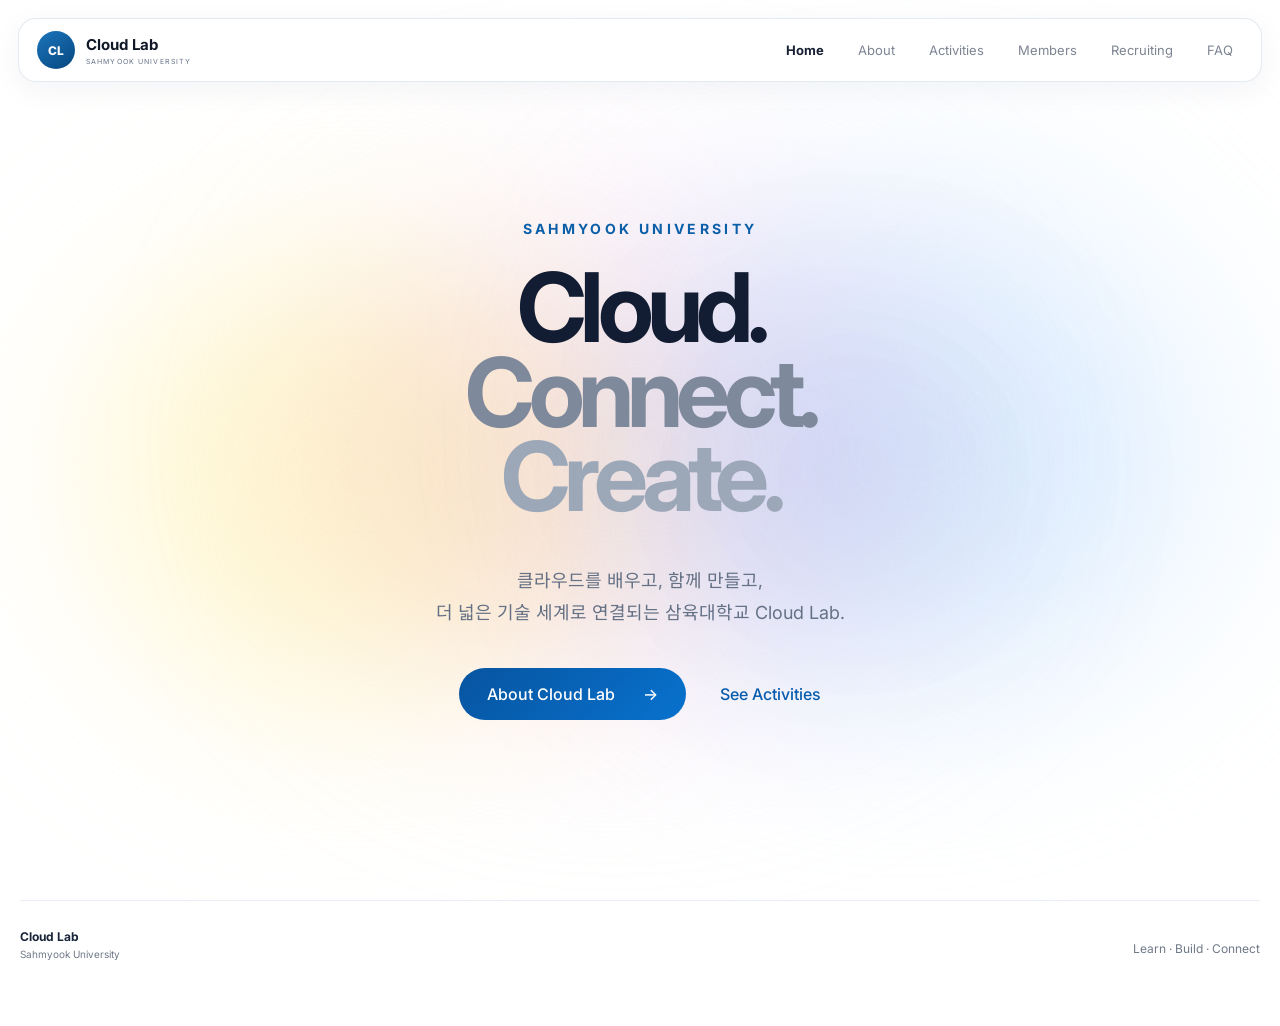
==== seungyeon-cloudlab/index.html @ d38da26f "feat: add seungyeon cloudlab website" ====
<!DOCTYPE html>
<html lang="ko">
<head>

<meta charset="UTF-8">
<meta name="viewport" content="width=device-width, initial-scale=1.0">
<link rel="preconnect" href="https://fonts.googleapis.com">
<link rel="preconnect" href="https://fonts.gstatic.com" crossorigin>
<link href="https://fonts.googleapis.com/css2?family=Inter:wght@400;500;600;700;800&family=Noto+Sans+KR:wght@400;500;600;700&display=swap" rel="stylesheet">
<link rel="stylesheet" href="styles.css">

<title>Cloud Lab | Sahmyook University</title>
</head>
<body class="home-page">

<header class="site-header">
  <a href="index.html" class="brand">
    <span class="brand-symbol">CL</span>
    <span class="brand-copy">
      <strong>Cloud Lab</strong>
      <small>SAHMYOOK UNIVERSITY</small>
    </span>
  </a>

  <button class="menu-toggle" aria-label="메뉴 열기">☰</button>

  <nav class="nav">
    <a href="index.html">Home</a>
    <a href="about.html">About</a>
    <a href="activities.html">Activities</a>
    <a href="members.html">Members</a>
    <a href="recruiting.html">Recruiting</a>
    <a href="faq.html">FAQ</a>
  </nav>
</header>


<main class="home-main">
  <section class="home-hero">
    <div class="home-gradient" aria-hidden="true">
      <span class="home-blob blob-yellow"></span>
      <span class="home-blob blob-pink"></span>
      <span class="home-blob blob-blue"></span>
      <span class="home-blob blob-syu"></span>
    </div>

    <div class="hero-center reveal">
      <p class="home-eyebrow">SAHMYOOK UNIVERSITY</p>

      <h1 class="home-title">
        <span class="title-cloud">Cloud.</span>
        <span class="title-connect">Connect.</span>
        <span class="title-create">Create.</span>
      </h1>

      <p class="home-description">
        클라우드를 배우고, 함께 만들고,<br>
        더 넓은 기술 세계로 연결되는 삼육대학교 Cloud Lab.
      </p>

      <div class="home-actions">
        <a class="home-primary-btn" href="about.html">
          About Cloud Lab <span>→</span>
        </a>
        <a class="home-secondary-btn" href="activities.html">See Activities</a>
      </div>
    </div>
  </section>
</main>


<footer class="site-footer">
  <div>
    <strong>Cloud Lab</strong>
    <small>Sahmyook University</small>
  </div>
  <p>Learn · Build · Connect</p>
</footer>
<script src="script.js"></script>

</body>
</html>
---- seungyeon-cloudlab/styles.css ----
* {
    box-sizing: border-box;
}

html {
    scroll-behavior: smooth;
}

body {
    margin: 0;
    color: #101828;
    background: #ffffff;
    font-family: Inter, "Noto Sans KR", sans-serif;
}

a {
    color: inherit;
    text-decoration: none;
}

:root {
    --syu: #0b5ea8;
    --syu-dark: #17365e;
    --muted: #6d7787;
    --line: #e8edf3;
    --yellow: #fff2b8;
    --pink: #f5dff2;
    --blue: #d5ebff;
}

.site-header {
    position: fixed;
    top: 18px;
    left: 50%;
    z-index: 50;

    width: min(1320px, calc(100% - 36px));

    display: flex;
    align-items: center;
    justify-content: space-between;

    padding: 12px 14px 12px 18px;

    transform: translateX(-50%);

    background: rgba(255, 255, 255, 0.84);

    backdrop-filter: blur(18px);
    -webkit-backdrop-filter: blur(18px);

    border: 1px solid rgba(226, 232, 240, 0.9);
    border-radius: 18px;

    box-shadow: 0 8px 30px rgba(20, 44, 72, 0.05);
}

.brand {
    display: flex;
    align-items: center;
    gap: 11px;
}

.brand-symbol {
    width: 38px;
    height: 38px;

    display: grid;
    place-items: center;

    border-radius: 50%;

    background:
        linear-gradient(
            145deg,
            #1c75bc,
            #06477f
        );

    color: #ffffff;

    font-size: 12px;
    font-weight: 800;
}

.brand-copy {
    display: flex;
    flex-direction: column;
}

.brand strong {
    font-size: 15px;
}

.brand small {
    margin-top: 3px;

    color: #687589;

    font-size: 7px;

    letter-spacing: 0.16em;
}

.nav {
    position: relative;

    display: flex;
    align-items: center;

    gap: 6px;
}

.nav a {
    position: relative;
    z-index: 2;

    padding: 9px 14px;

    border-radius: 10px;

    color: #687181;

    font-size: 13px;
    font-weight: 400;

    opacity: 0.86;

    transition:
        color 0.18s ease,
        opacity 0.18s ease,
        font-weight 0.18s ease;
}

.nav a:hover {
    color: #245875;
    opacity: 1;
}

.nav a.active {
    color: #172033;

    font-weight: 700;

    opacity: 1;
}

.nav-highlight {
    position: absolute;

    top: 50%;
    left: 0;
    z-index: 1;

    height: 42px;

    border-radius: 50%;

    pointer-events: none;

    opacity: 0;

    transform:
        translateY(-50%)
        scale(0.92);

    background:
        radial-gradient(
            circle at 50% 50%,
            rgba(184, 235, 255, 0.88) 0%,
            rgba(207, 243, 255, 0.67) 46%,
            rgba(229, 249, 255, 0.30) 72%,
            transparent 100%
        );

    box-shadow:
        0 4px 18px
        rgba(105, 198, 235, 0.10);

    transition:
        left 0.16s cubic-bezier(0.22, 1, 0.36, 1),
        width 0.16s cubic-bezier(0.22, 1, 0.36, 1),
        opacity 0.10s ease,
        transform 0.14s cubic-bezier(0.22, 1, 0.36, 1),
        background 0.12s ease,
        box-shadow 0.12s ease;
}

.nav-highlight.hovering {
    opacity: 1;

    transform:
        translateY(-50%)
        scale(1.08);
}

.nav-highlight.clicking {
    opacity: 1;

    transform:
        translateY(-50%)
        scale(0.95);

    background:
        radial-gradient(
            circle at 50% 50%,
            rgba(124, 208, 246, 0.96) 0%,
            rgba(173, 229, 253, 0.84) 46%,
            rgba(214, 245, 255, 0.38) 72%,
            transparent 100%
        );

    box-shadow:
        0 5px 22px
        rgba(79, 184, 229, 0.22);
}

.menu-toggle {
    display: none;

    border: 0;

    background: none;

    font-size: 22px;

    cursor: pointer;
}

.home-main {
    min-height: 100vh;
}

.home-hero {
    position: relative;

    min-height: 100vh;

    display: flex;
    align-items: center;
    justify-content: center;

    overflow: hidden;

    padding: 140px 40px 100px;

    background: #ffffff;
}

.hero-center {
    position: relative;
    z-index: 3;

    width: 100%;
    max-width: 1100px;

    text-align: center;
}

.home-eyebrow {
    margin: 0 0 28px;

    color: var(--syu);

    font-size: 14px;
    font-weight: 700;

    letter-spacing: 0.24em;
}

.home-title {
    display: flex;
    flex-direction: column;
    align-items: center;

    margin: 0;

    font-size: clamp(65px, 7.5vw, 120px);
    font-weight: 700;

    line-height: 0.88;

    letter-spacing: -0.07em;
}

.home-title span {
    display: block;
}

.title-cloud {
    color: #121d33;
}

.title-connect {
    color: #7e899b;
}

.title-create {
    color: #9ca7b8;
}

.home-description {
    max-width: 720px;

    margin: 46px auto 0;

    color: #657185;

    font-size: 18px;

    line-height: 1.8;
}

.home-actions {
    display: flex;
    align-items: center;
    justify-content: center;

    gap: 34px;

    margin-top: 38px;
}

.home-primary-btn {
    display: inline-flex;
    align-items: center;

    gap: 28px;

    padding: 16px 28px;

    border-radius: 999px;

    background:
        linear-gradient(
            135deg,
            #0754a0,
            #0872ce
        );

    color: #ffffff;

    font-size: 16px;
    font-weight: 500;

    transition:
        transform 0.25s ease,
        box-shadow 0.25s ease;
}

.home-primary-btn:hover {
    transform: translateY(-3px);

    box-shadow:
        0 12px 30px
        rgba(11, 94, 168, 0.2);
}

.home-secondary-btn {
    color: #075bad;

    font-size: 16px;
    font-weight: 500;

    transition: opacity 0.2s ease;
}

.home-secondary-btn:hover {
    opacity: 0.55;
}

.home-gradient {
    position: absolute;

    top: 51%;
    left: 50%;

    z-index: 0;

    width: min(1120px, 92vw);
    height: min(720px, 72vh);

    transform: translate(-50%, -50%);

    pointer-events: none;
}

.home-blob {
    position: absolute;

    border-radius:
        48% 52% 58% 42%
        /
        45% 55% 45% 55%;

    mix-blend-mode: multiply;

    animation:
        homeMorph
        18s
        ease-in-out
        infinite
        alternate;
}

.blob-yellow {
    top: 18%;
    left: 2%;

    width: 48%;
    height: 70%;

    background: rgba(255, 241, 174, 0.58);

    filter: blur(95px);
}

.blob-pink {
    top: 12%;
    left: 22%;

    width: 56%;
    height: 74%;

    background: rgba(244, 218, 241, 0.58);

    filter: blur(100px);

    animation-delay: -6s;
}

.blob-blue {
    top: 10%;
    right: 0;

    width: 50%;
    height: 76%;

    background: rgba(205, 230, 255, 0.64);

    filter: blur(100px);

    animation-delay: -11s;
}

.blob-syu {
    top: 34%;
    right: 18%;

    width: 25%;
    height: 38%;

    background: rgba(11, 94, 168, 0.08);

    filter: blur(115px);

    animation-delay: -8s;
}

@keyframes homeMorph {
    0% {
        transform:
            translate(0, 0)
            scale(1)
            rotate(-2deg);
    }

    33% {
        transform:
            translate(18px, -15px)
            scale(1.06)
            rotate(1deg);
    }

    66% {
        transform:
            translate(-15px, 12px)
            scale(1.10)
            rotate(-2deg);
    }

    100% {
        transform:
            translate(12px, 18px)
            scale(1.04)
            rotate(3deg);
    }
}

.page-main {
    padding-top: 120px;
}

.page-hero {
    position: relative;

    isolation: isolate;

    overflow: visible;

    max-width: 1240px;

    min-height: 560px;

    display: flex;
    flex-direction: column;
    justify-content: center;

    margin: auto;

    padding: 90px 7vw 70px;
}

.page-hero h1,
.members-head h1 {
    margin: 18px 0 28px;

    font-size: clamp(58px, 7vw, 104px);

    line-height: 0.93;

    letter-spacing: -0.065em;
}

.page-hero > p:last-child {
    max-width: 620px;

    color: var(--muted);

    font-size: 16px;

    line-height: 1.8;
}

.eyebrow,
.section-kicker {
    color: var(--syu);

    font-size: 11px;
    font-weight: 700;

    letter-spacing: 0.17em;
}

.page-hero::before,
.members-head::before {
    content: "";

    position: absolute;

    top: 50%;
    left: 60%;

    z-index: -2;

    width: 780px;
    height: 480px;

    transform: translate(-50%, -50%);

    pointer-events: none;

    filter: blur(70px);

    animation:
        centerMorph
        18s
        ease-in-out
        infinite
        alternate;

    background:
        radial-gradient(
            ellipse 38% 48% at 28% 52%,
            rgba(255, 244, 190, 0.72) 0%,
            rgba(255, 244, 190, 0.38) 34%,
            rgba(255, 244, 190, 0.12) 54%,
            transparent 76%
        ),
        radial-gradient(
            ellipse 40% 50% at 52% 48%,
            rgba(244, 222, 242, 0.70) 0%,
            rgba(244, 222, 242, 0.36) 34%,
            rgba(244, 222, 242, 0.11) 54%,
            transparent 76%
        ),
        radial-gradient(
            ellipse 40% 50% at 76% 50%,
            rgba(211, 234, 255, 0.76) 0%,
            rgba(211, 234, 255, 0.40) 34%,
            rgba(211, 234, 255, 0.12) 55%,
            transparent 77%
        );
}

.page-hero::after,
.members-head::after {
    content: "";

    position: absolute;

    top: 48%;
    left: 68%;

    z-index: -1;

    width: 260px;
    height: 260px;

    transform: translate(-50%, -50%);

    pointer-events: none;

    filter: blur(80px);

    background:
        radial-gradient(
            circle,
            rgba(11, 94, 168, 0.13) 0%,
            rgba(11, 94, 168, 0.05) 38%,
            transparent 78%
        );

    animation:
        blueMorph
        22s
        ease-in-out
        infinite
        alternate;
}

.activities-page .page-hero::before {
    left: 57%;

    background:
        radial-gradient(
            ellipse 40% 48% at 28% 46%,
            rgba(211, 234, 255, 0.76) 0%,
            rgba(211, 234, 255, 0.39) 34%,
            rgba(211, 234, 255, 0.11) 54%,
            transparent 76%
        ),
        radial-gradient(
            ellipse 38% 50% at 52% 55%,
            rgba(244, 222, 242, 0.70) 0%,
            rgba(244, 222, 242, 0.36) 34%,
            rgba(244, 222, 242, 0.10) 54%,
            transparent 76%
        ),
        radial-gradient(
            ellipse 38% 46% at 75% 47%,
            rgba(255, 244, 190, 0.67) 0%,
            rgba(255, 244, 190, 0.34) 32%,
            rgba(255, 244, 190, 0.10) 52%,
            transparent 74%
        );
}

.recruiting-page .page-hero::before {
    left: 61%;

    background:
        radial-gradient(
            ellipse 40% 50% at 27% 48%,
            rgba(255, 244, 190, 0.80) 0%,
            rgba(255, 244, 190, 0.43) 34%,
            rgba(255, 244, 190, 0.12) 54%,
            transparent 76%
        ),
        radial-gradient(
            ellipse 40% 50% at 53% 55%,
            rgba(244, 222, 242, 0.74) 0%,
            rgba(244, 222, 242, 0.40) 34%,
            rgba(244, 222, 242, 0.12) 54%,
            transparent 76%
        ),
        radial-gradient(
            ellipse 37% 47% at 77% 42%,
            rgba(211, 234, 255, 0.66) 0%,
            rgba(211, 234, 255, 0.34) 32%,
            rgba(211, 234, 255, 0.10) 52%,
            transparent 74%
        );
}

.faq-page .page-hero::before {
    left: 60%;

    background:
        radial-gradient(
            ellipse 42% 52% at 28% 48%,
            rgba(211, 234, 255, 0.78) 0%,
            rgba(211, 234, 255, 0.42) 34%,
            rgba(211, 234, 255, 0.12) 54%,
            transparent 76%
        ),
        radial-gradient(
            ellipse 38% 48% at 55% 52%,
            rgba(244, 222, 242, 0.62) 0%,
            rgba(244, 222, 242, 0.32) 32%,
            rgba(244, 222, 242, 0.09) 52%,
            transparent 74%
        ),
        radial-gradient(
            ellipse 34% 43% at 78% 55%,
            rgba(255, 244, 190, 0.54) 0%,
            rgba(255, 244, 190, 0.28) 30%,
            rgba(255, 244, 190, 0.08) 48%,
            transparent 70%
        );
}

@keyframes centerMorph {
    0% {
        transform:
            translate(-50%, -50%)
            scale(1)
            rotate(-2deg);
    }

    25% {
        transform:
            translate(-52%, -48%)
            scale(1.04)
            rotate(1deg);
    }

    50% {
        transform:
            translate(-48%, -51%)
            scale(1.08)
            rotate(2deg);
    }

    75% {
        transform:
            translate(-51%, -49%)
            scale(1.05)
            rotate(-1deg);
    }

    100% {
        transform:
            translate(-49%, -52%)
            scale(1.02)
            rotate(2deg);
    }
}

@keyframes blueMorph {
    0% {
        transform:
            translate(-50%, -50%)
            scale(1);

        opacity: 0.45;
    }

    50% {
        transform:
            translate(-60%, -45%)
            scale(1.15);

        opacity: 0.58;
    }

    100% {
        transform:
            translate(-43%, -55%)
            scale(1.05);

        opacity: 0.48;
    }
}

.detail-section,
.members-content {
    max-width: 1380px;

    margin: auto;

    padding: 55px 7vw 120px;
}

.section-grid {
    display: grid;

    grid-template-columns: 1fr 1fr;

    gap: 80px;
}

.section-grid h2,
.recruit-panel h2 {
    margin: 12px 0;

    font-size: clamp(42px, 5vw, 68px);

    line-height: 1.03;

    letter-spacing: -0.05em;
}

.section-copy {
    color: var(--muted);

    font-size: 16px;

    line-height: 1.9;
}

.value-grid {
    display: grid;

    grid-template-columns: repeat(4, 1fr);

    gap: 14px;

    margin-top: 62px;
}

.value-card {
    padding: 28px 24px;

    border-top: 2px solid var(--line);

    background:
        linear-gradient(
            180deg,
            #ffffff,
            #fbfcfd
        );
}

.value-card span {
    color: var(--syu);

    font-size: 11px;
}

.value-card h3 {
    margin: 36px 0 10px;

    font-size: 19px;
}

.value-card p {
    color: var(--muted);

    font-size: 13px;

    line-height: 1.65;
}

.activity-detail {
    display: grid;

    grid-template-columns: 120px 1fr;

    gap: 36px;

    padding: 42px 0;

    border-top: 1px solid var(--line);
}

.activity-detail:last-child {
    border-bottom: 1px solid var(--line);
}

.activity-detail > span {
    color: var(--syu);

    font-size: 12px;
    font-weight: 700;
}

.activity-detail h2 {
    margin: 0 0 12px;

    font-size: 36px;

    letter-spacing: -0.04em;
}

.activity-detail p {
    max-width: 760px;

    color: var(--muted);

    line-height: 1.8;
}

.members-page-main {
    padding-top: 140px;
}

.members-head {
    position: relative;

    isolation: isolate;

    overflow: visible;

    max-width: 1380px;

    min-height: 500px;

    display: grid;

    grid-template-columns: 1fr 0.65fr;

    align-items: center;

    gap: 70px;

    margin: auto;

    padding: 55px 7vw 35px;
}

.members-head::before {
    top: 56%;
    left: 61%;

    background:
        radial-gradient(
            ellipse 38% 48% at 28% 58%,
            rgba(244, 222, 242, 0.70) 0%,
            rgba(244, 222, 242, 0.37) 34%,
            rgba(244, 222, 242, 0.10) 54%,
            transparent 76%
        ),
        radial-gradient(
            ellipse 42% 52% at 55% 45%,
            rgba(211, 234, 255, 0.77) 0%,
            rgba(211, 234, 255, 0.40) 34%,
            rgba(211, 234, 255, 0.12) 55%,
            transparent 77%
        ),
        radial-gradient(
            ellipse 36% 45% at 78% 62%,
            rgba(255, 244, 190, 0.64) 0%,
            rgba(255, 244, 190, 0.33) 32%,
            rgba(255, 244, 190, 0.09) 50%,
            transparent 72%
        );
}

.members-head > p {
    color: var(--muted);

    font-size: 14px;

    line-height: 1.8;
}

.subhead {
    display: flex;
    align-items: flex-start;

    gap: 14px;

    margin: 68px 0 22px;
}

.subhead-line {
    width: 3px;
    height: 42px;

    background: var(--syu);
}

.subhead div {
    display: flex;
    flex-direction: column;

    gap: 4px;
}

.subhead strong {
    color: var(--syu-dark);

    font-size: 22px;
}

.subhead small {
    color: #8a94a3;

    font-size: 12px;
}

.professor-card {
    display: grid;

    grid-template-columns: 160px 1fr 280px;

    gap: 34px;

    padding: 28px;

    border: 1px solid var(--line);
    border-radius: 26px;

    background: #ffffff;

    box-shadow:
        0 16px 40px
        rgba(20, 46, 79, 0.06);
}

.portrait {
    aspect-ratio: 1;

    display: grid;
    place-items: center;

    border: 1px solid rgba(11, 94, 168, 0.08);
    border-radius: 22px;

    background: #eef5fb;

    color: #234b75;

    font-size: 24px;
    font-weight: 800;

    object-fit: cover;
}

.portrait-professor {
    border-radius: 28px;

    background:
        linear-gradient(
            145deg,
            #e8f2fb,
            #d6e7f6
        );

    font-size: 26px;
}

.role {
    color: var(--syu);

    font-size: 11px;
    font-weight: 700;

    letter-spacing: 0.14em;
}

.professor-main h3 {
    margin: 8px 0 4px;

    font-size: 30px;
}

.dept {
    margin: 0;

    color: #5f6a78;
}

.bio {
    max-width: 600px;

    margin-top: 22px;

    color: var(--muted);

    line-height: 1.75;
}

.professor-meta {
    display: flex;
    flex-wrap: wrap;
    align-content: flex-start;

    gap: 8px;

    padding-top: 38px;
}

.professor-meta span {
    padding: 8px 10px;

    border-radius: 999px;

    background: #f2f6fa;

    color: #5b6777;

    font-size: 11px;
}

.cohort-block {
    margin-top: 26px;
}

.member-grid {
    display: grid;

    grid-template-columns: repeat(4, 1fr);

    gap: 16px;
}

.member-card {
    padding: 18px;

    border: 1px solid var(--line);
    border-radius: 24px;

    background: #ffffff;

    box-shadow:
        0 10px 24px
        rgba(32, 55, 82, 0.04);

    transition:
        transform 0.25s ease,
        box-shadow 0.25s ease;
}

.member-card:hover {
    transform: translateY(-5px);

    box-shadow:
        0 18px 34px
        rgba(32, 55, 82, 0.09);
}

.member-card .portrait {
    width: 100%;

    aspect-ratio: 1.12 / 1;

    margin-bottom: 18px;

    border-radius: 18px;
}

.portrait-a {
    background: linear-gradient(145deg, #fff3db, #f8dfc8);
}

.portrait-b {
    background: linear-gradient(145deg, #e8eff8, #dce6f2);
}

.portrait-c {
    background: linear-gradient(145deg, #f6e9f3, #ead8eb);
}

.portrait-d {
    background: linear-gradient(145deg, #e5f3ee, #d4e9e1);
}

.portrait-e {
    background: linear-gradient(145deg, #f8efe6, #ebddce);
}

.portrait-f {
    background: linear-gradient(145deg, #e9edfb, #dce4f7);
}

.portrait-g {
    background: linear-gradient(145deg, #eaf7fb, #d7eef6);
}

.member-top {
    display: flex;
    justify-content: space-between;

    gap: 10px;
}

.member-top h3 {
    margin: 0 0 4px;

    font-size: 18px;
}

.member-top p {
    margin: 0;

    color: #7d8795;

    font-size: 12px;
}

.cohort {
    height: max-content;

    padding: 5px 8px;

    border-radius: 999px;

    background: #edf5fc;

    color: var(--syu);

    font-size: 10px;
}

.member-project {
    margin-top: 24px;

    padding-top: 16px;

    border-top: 1px solid var(--line);
}

.member-project small {
    display: block;

    margin-bottom: 7px;

    color: #97a0ad;

    font-size: 9px;

    letter-spacing: 0.14em;
}

.member-project strong {
    display: block;

    font-size: 13px;

    line-height: 1.45;
}

.member-project p {
    margin: 5px 0 0;

    color: #7a8492;

    font-size: 11px;
}

.recruit-panel {
    display: grid;

    grid-template-columns: 1fr 0.8fr;

    gap: 80px;

    padding: 60px;

    border-radius: 30px;

    background:
        linear-gradient(
            135deg,
            #fff7d9 0%,
            #f8e9f4 48%,
            #e5f2ff 100%
        );
}

.recruit-list {
    margin: 0;
}

.recruit-list div {
    display: grid;

    grid-template-columns: 110px 1fr;

    padding: 14px 0;

    border-top: 1px solid rgba(23, 54, 94, 0.12);
}

.recruit-list dt {
    color: #657184;

    font-size: 12px;
}

.recruit-list dd {
    margin: 0;

    font-size: 14px;
    font-weight: 600;
}

.faq-page-content details {
    padding: 22px 0;

    border-top: 1px solid var(--line);
}

.faq-page-content details:last-child {
    border-bottom: 1px solid var(--line);
}

.faq-page-content summary {
    cursor: pointer;

    font-weight: 650;
}

.faq-page-content p {
    color: var(--muted);

    line-height: 1.75;
}

.site-footer {
    max-width: 1240px;

    display: flex;
    justify-content: space-between;

    margin: 0 auto 30px;

    padding: 28px 0;

    border-top: 1px solid var(--line);

    color: #6f7988;

    font-size: 12px;
}

.site-footer div {
    display: flex;
    flex-direction: column;

    gap: 4px;
}

.site-footer strong {
    color: #192438;
}

.reveal {
    opacity: 0;

    transform: translateY(24px);

    transition:
        opacity 0.7s ease,
        transform 0.7s ease;
}

.reveal.on {
    opacity: 1;

    transform: none;
}

@media (max-width: 1000px) {
    .member-grid {
        grid-template-columns: repeat(2, 1fr);
    }

    .professor-card {
        grid-template-columns: 130px 1fr;
    }

    .professor-meta {
        grid-column: 1 / -1;

        padding-top: 0;
    }

    .value-grid {
        grid-template-columns: repeat(2, 1fr);
    }
}

@media (max-width: 820px) {
    .menu-toggle {
        display: block;
    }

    .nav {
        position: absolute;

        top: 70px;
        right: 0;
        left: 0;

        display: none;
        flex-direction: column;

        padding: 20px;

        border-radius: 16px;

        background: #ffffff;

        box-shadow:
            0 14px 30px
            rgba(0, 0, 0, 0.08);
    }

    .nav.open {
        display: flex;
    }

    .nav-highlight {
        display: none;
    }

    .nav a.active {
        background: transparent;

        color: #172033;

        font-weight: 700;
    }

    .home-hero {
        padding: 130px 24px 80px;
    }

    .home-title {
        font-size: clamp(58px, 15vw, 90px);
    }

    .home-description {
        font-size: 15px;
    }

    .home-actions {
        gap: 22px;
    }

    .page-hero,
    .detail-section,
    .members-content,
    .members-head {
        padding-right: 24px;
        padding-left: 24px;
    }

    .section-grid,
    .members-head,
    .recruit-panel {
        grid-template-columns: 1fr;

        gap: 34px;
    }

    .activity-detail {
        grid-template-columns: 1fr;
    }

    .professor-card {
        grid-template-columns: 1fr;
    }

    .professor-card .portrait {
        width: 140px;
    }

    .professor-meta {
        grid-column: auto;
    }

    .recruit-panel {
        padding: 38px;
    }
}

@media (max-width: 560px) {
    .member-grid,
    .value-grid {
        grid-template-columns: 1fr;
    }

    .site-header {
        top: 10px;
    }

    .home-title,
    .page-hero h1,
    .members-head h1 {
        font-size: 50px;
    }

    .home-actions {
        flex-direction: column;
    }

    .home-primary-btn {
        padding: 14px 24px;
    }
}
.recruiting-main {
    padding-top: 118px;
}

.recruiting-hero {
    position: relative;
    isolation: isolate;

    width: calc(100% - 80px);
    max-width: 1440px;

    min-height: calc(100vh - 145px);

    margin: 0 auto 80px;

    display: flex;
    align-items: center;
    justify-content: center;

    overflow: hidden;

    border-radius: 48px;

    background: #ffffff;
}

.recruiting-gradient {
    position: absolute;

    inset: 0;

    z-index: -1;

    overflow: hidden;

    pointer-events: none;
}

.recruiting-blob {
    position: absolute;

    border-radius: 50%;

    filter: blur(90px);

    opacity: 0.8;

    will-change: transform;

    animation:
        recruitingMorph 16s
        ease-in-out
        infinite
        alternate;
}

.recruit-yellow {
    width: 52%;
    height: 75%;

    left: -12%;
    top: 18%;

    background:
        rgba(255, 239, 155, 0.70);

    animation-delay: -2s;
}

.recruit-pink {
    width: 52%;
    height: 72%;

    left: 20%;
    top: 16%;

    background:
        rgba(247, 215, 239, 0.70);

    animation-delay: -6s;
}

.recruit-purple {
    width: 46%;
    height: 68%;

    left: 46%;
    top: 20%;

    background:
        rgba(222, 213, 255, 0.62);

    animation-delay: -10s;
}

.recruit-blue {
    width: 48%;
    height: 78%;

    right: -10%;
    top: 10%;

    background:
        rgba(199, 228, 255, 0.72);

    animation-delay: -13s;
}

.recruiting-hero::after {
    content: "";

    position: absolute;

    inset: 0;

    z-index: -1;

    pointer-events: none;

    background:
        radial-gradient(
            ellipse at center,
            rgba(255, 255, 255, 0) 0%,
            rgba(255, 255, 255, 0.08) 45%,
            rgba(255, 255, 255, 0.45) 88%,
            rgba(255, 255, 255, 0.7) 100%
        );
}

.recruiting-hero-content {
    position: relative;
    z-index: 3;

    width: 100%;
    max-width: 1280px;

    padding: 80px 40px;

    text-align: center;
}

.recruiting-eyebrow {
    margin: 0 0 28px;

    color: rgba(30, 30, 38, 0.55);

    font-size: 12px;
    font-weight: 700;

    letter-spacing: 0.28em;
}

.recruiting-title {
    margin: 0;

    color: #090a0d;

    font-family: Inter, "Noto Sans KR", sans-serif;

    font-size: clamp(76px, 8.4vw, 138px);

    font-weight: 700;

    line-height: 0.88;

    letter-spacing: -0.075em;
}

.recruiting-title span {
    display: block;
}

.recruiting-description {
    margin: 38px auto 0;

    color: rgba(39, 42, 50, 0.58);

    font-size: 17px;
    font-weight: 400;

    line-height: 1.8;
}

.recruiting-guide-btn {
    display: inline-flex;
    align-items: center;
    justify-content: center;

    gap: 12px;

    margin-top: 28px;

    padding: 15px 23px;

    border-radius: 999px;

    background: #0b0b0c;

    color: #ffffff;

    font-size: 13px;
    font-weight: 600;

    box-shadow:
        0 10px 30px
        rgba(0, 0, 0, 0.12);

    transition:
        transform 0.22s ease,
        box-shadow 0.22s ease,
        background 0.22s ease;
}

.recruiting-guide-btn span {
    font-size: 16px;

    transition:
        transform 0.22s ease;
}

.recruiting-guide-btn:hover {
    transform: translateY(-3px);

    background: #16171a;

    box-shadow:
        0 15px 35px
        rgba(0, 0, 0, 0.16);
}

.recruiting-guide-btn:hover span {
    transform:
        translate(3px, -3px);
}

@keyframes recruitingMorph {

    0% {
        transform:
            translate(0, 0)
            scale(1);
    }

    25% {
        transform:
            translate(25px, -15px)
            scale(1.08);
    }

    50% {
        transform:
            translate(-15px, 20px)
            scale(1.13);
    }

    75% {
        transform:
            translate(20px, 12px)
            scale(1.05);
    }

    100% {
        transform:
            translate(-20px, -10px)
            scale(1.10);
    }

}

@media (max-width: 900px) {

    .recruiting-main {
        padding-top: 105px;
    }

    .recruiting-hero {
        width: calc(100% - 28px);

        min-height: calc(100vh - 125px);

        border-radius: 34px;
    }

    .recruiting-title {
        font-size:
            clamp(58px, 12vw, 92px);
    }

    .recruiting-hero-content {
        padding:
            70px 24px;
    }

}

@media (max-width: 560px) {

    .recruiting-hero {
        min-height: 720px;

        border-radius: 28px;
    }

    .recruiting-title {
        font-size:
            clamp(50px, 15vw, 72px);

        line-height: 0.92;
    }

    .recruiting-description {
        margin-top: 30px;

        font-size: 14px;
    }

    .recruiting-eyebrow {
        font-size: 10px;
    }

    .recruiting-blob {
        filter: blur(65px);
    }

}
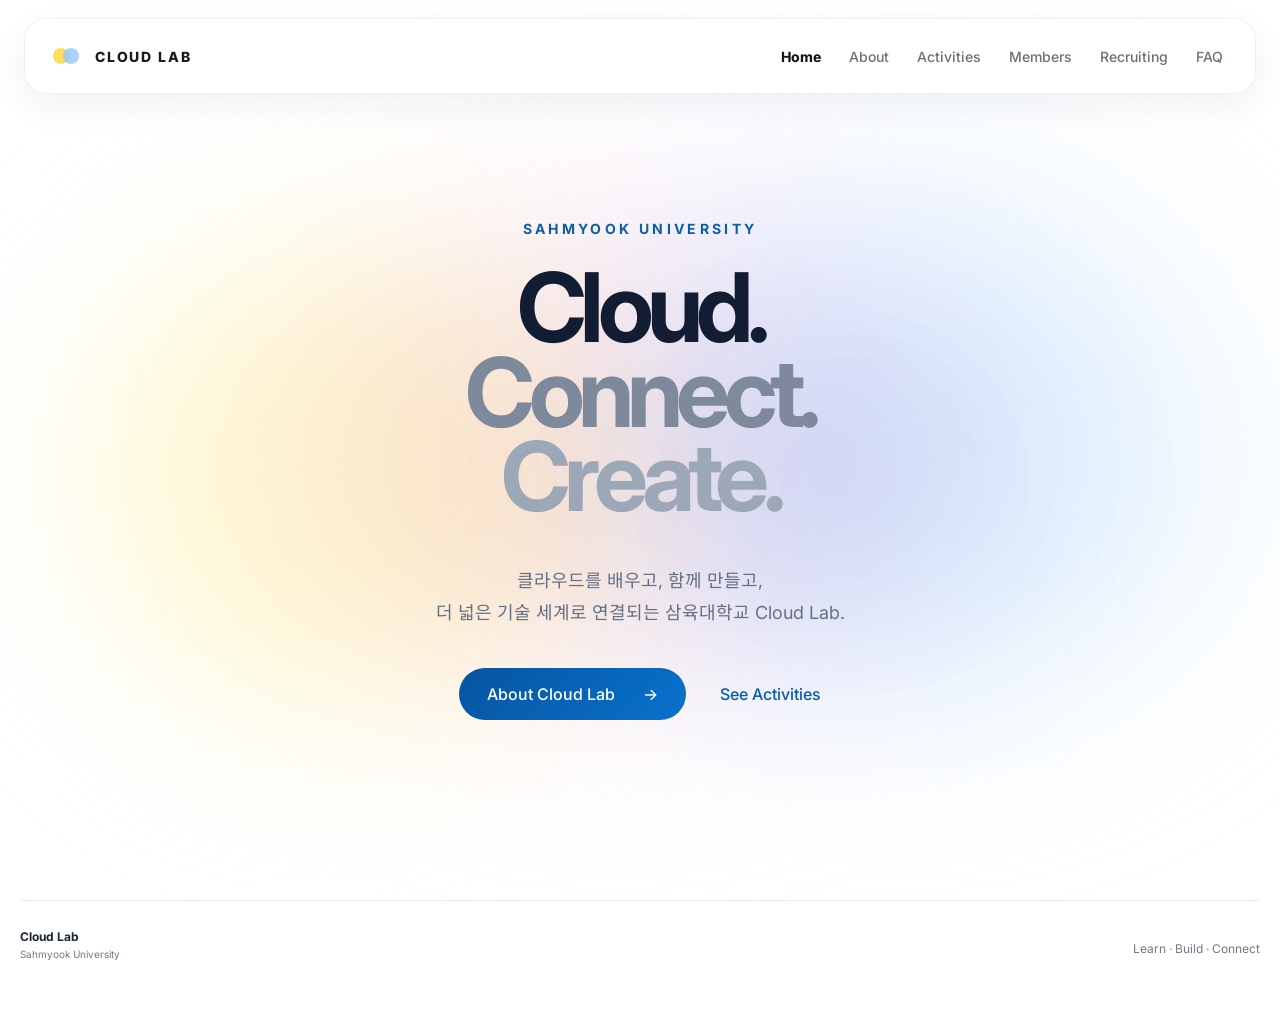
==== commit 440b775f: "style: update navbar design" ====
--- a/seungyeon-cloudlab/index.html
+++ b/seungyeon-cloudlab/index.html
@@ -14,24 +14,33 @@
 <body class="home-page">
 
 <header class="site-header">
-  <a href="index.html" class="brand">
-    <span class="brand-symbol">CL</span>
-    <span class="brand-copy">
-      <strong>Cloud Lab</strong>
-      <small>SAHMYOOK UNIVERSITY</small>
-    </span>
-  </a>
 
-  <button class="menu-toggle" aria-label="메뉴 열기">☰</button>
+    <a href="index.html" class="brand">
 
-  <nav class="nav">
-    <a href="index.html">Home</a>
-    <a href="about.html">About</a>
-    <a href="activities.html">Activities</a>
-    <a href="members.html">Members</a>
-    <a href="recruiting.html">Recruiting</a>
-    <a href="faq.html">FAQ</a>
-  </nav>
+        <span class="brand-symbol">
+            <span class="brand-dot dot-yellow"></span>
+            <span class="brand-dot dot-blue"></span>
+        </span>
+
+        <span class="brand-copy">
+            <strong>CLOUD LAB</strong>
+        </span>
+
+    </a>
+
+    <button class="menu-toggle" aria-label="메뉴 열기">
+        ☰
+    </button>
+
+    <nav class="nav">
+        <a href="index.html">Home</a>
+        <a href="about.html">About</a>
+        <a href="activities.html">Activities</a>
+        <a href="members.html">Members</a>
+        <a href="recruiting.html">Recruiting</a>
+        <a href="faq.html">FAQ</a>
+    </nav>
+
 </header>
 
 
--- a/seungyeon-cloudlab/styles.css
+++ b/seungyeon-cloudlab/styles.css
@@ -30,189 +30,209 @@
 
 .site-header {
     position: fixed;
+
     top: 18px;
     left: 50%;
-    z-index: 50;
-
-    width: min(1320px, calc(100% - 36px));
+
+    transform: translateX(-50%);
+
+    z-index: 100;
+
+    width: min(1320px, calc(100% - 48px));
+    height: 76px;
 
     display: flex;
     align-items: center;
     justify-content: space-between;
 
-    padding: 12px 14px 12px 18px;
-
-    transform: translateX(-50%);
-
-    background: rgba(255, 255, 255, 0.84);
-
-    backdrop-filter: blur(18px);
-    -webkit-backdrop-filter: blur(18px);
-
-    border: 1px solid rgba(226, 232, 240, 0.9);
-    border-radius: 18px;
-
-    box-shadow: 0 8px 30px rgba(20, 44, 72, 0.05);
+    padding: 0 28px;
+
+    background: rgba(255, 255, 255, 0.92);
+
+    backdrop-filter: blur(20px);
+    -webkit-backdrop-filter: blur(20px);
+
+    border: 1px solid rgba(230, 234, 240, 0.7);
+
+    border-radius: 22px;
+
+    box-shadow:
+        0 12px 35px rgba(25, 42, 70, 0.06);
 }
 
 .brand {
     display: flex;
     align-items: center;
-    gap: 11px;
+
+    gap: 12px;
 }
 
 .brand-symbol {
-    width: 38px;
-    height: 38px;
-
-    display: grid;
-    place-items: center;
+    position: relative;
+
+    width: 30px;
+    height: 20px;
+
+    display: block;
+}
+
+.brand-dot {
+    position: absolute;
+
+    top: 50%;
+
+    width: 16px;
+    height: 16px;
 
     border-radius: 50%;
 
-    background:
-        linear-gradient(
-            145deg,
-            #1c75bc,
-            #06477f
-        );
-
-    color: #ffffff;
-
-    font-size: 12px;
-    font-weight: 800;
+    transform: translateY(-50%);
+}
+
+.dot-yellow {
+    left: 0;
+
+    background: rgba(255, 218, 78, 0.9);
+}
+
+.dot-blue {
+    left: 10px;
+
+    background: rgba(151, 198, 255, 0.82);
 }
 
 .brand-copy {
     display: flex;
-    flex-direction: column;
-}
-
-.brand strong {
-    font-size: 15px;
-}
-
-.brand small {
-    margin-top: 3px;
-
-    color: #687589;
-
-    font-size: 7px;
-
-    letter-spacing: 0.16em;
+    align-items: center;
+}
+
+.brand-copy strong {
+    color: #181b20;
+
+    font-size: 14px;
+    font-weight: 800;
+
+    letter-spacing: 0.13em;
 }
 
 .nav {
-    position: relative;
-
     display: flex;
     align-items: center;
 
-    gap: 6px;
+    gap: 20px;
 }
 
 .nav a {
     position: relative;
-    z-index: 2;
-
-    padding: 9px 14px;
-
-    border-radius: 10px;
-
-    color: #687181;
-
-    font-size: 13px;
-    font-weight: 400;
-
-    opacity: 0.86;
+
+    padding: 12px 4px;
+
+    color: #5f636b;
+
+    font-size: 14px;
+    font-weight: 500;
+
+    opacity: 0.92;
+
+    transform: translateY(0);
 
     transition:
+        transform 0.18s cubic-bezier(0.22, 1, 0.36, 1),
         color 0.18s ease,
-        opacity 0.18s ease,
-        font-weight 0.18s ease;
+        font-weight 0.18s ease,
+        opacity 0.18s ease;
 }
 
 .nav a:hover {
-    color: #245875;
+    color: #111318;
+
+    font-weight: 700;
+
     opacity: 1;
+
+    transform: translateY(-3px);
 }
 
 .nav a.active {
-    color: #172033;
-
-    font-weight: 700;
+    color: #111318;
+
+    font-weight: 750;
 
     opacity: 1;
 }
 
+.nav a.active:hover {
+    transform: translateY(-3px);
+}
+
 .nav-highlight {
-    position: absolute;
-
-    top: 50%;
-    left: 0;
-    z-index: 1;
-
-    height: 42px;
-
-    border-radius: 50%;
-
-    pointer-events: none;
-
-    opacity: 0;
-
-    transform:
-        translateY(-50%)
-        scale(0.92);
-
-    background:
-        radial-gradient(
-            circle at 50% 50%,
-            rgba(184, 235, 255, 0.88) 0%,
-            rgba(207, 243, 255, 0.67) 46%,
-            rgba(229, 249, 255, 0.30) 72%,
-            transparent 100%
-        );
-
-    box-shadow:
-        0 4px 18px
-        rgba(105, 198, 235, 0.10);
-
-    transition:
-        left 0.16s cubic-bezier(0.22, 1, 0.36, 1),
-        width 0.16s cubic-bezier(0.22, 1, 0.36, 1),
-        opacity 0.10s ease,
-        transform 0.14s cubic-bezier(0.22, 1, 0.36, 1),
-        background 0.12s ease,
-        box-shadow 0.12s ease;
-}
-
-.nav-highlight.hovering {
-    opacity: 1;
-
-    transform:
-        translateY(-50%)
-        scale(1.08);
-}
-
-.nav-highlight.clicking {
-    opacity: 1;
-
-    transform:
-        translateY(-50%)
-        scale(0.95);
-
-    background:
-        radial-gradient(
-            circle at 50% 50%,
-            rgba(124, 208, 246, 0.96) 0%,
-            rgba(173, 229, 253, 0.84) 46%,
-            rgba(214, 245, 255, 0.38) 72%,
-            transparent 100%
-        );
-
-    box-shadow:
-        0 5px 22px
-        rgba(79, 184, 229, 0.22);
+    display: none !important;
+}
+
+.menu-toggle {
+    display: none;
+
+    border: none;
+
+    background: transparent;
+
+    font-size: 22px;
+
+    cursor: pointer;
+}
+
+@media (max-width: 820px) {
+
+    .site-header {
+        width: calc(100% - 24px);
+
+        height: 68px;
+
+        top: 10px;
+
+        padding: 0 20px;
+
+        border-radius: 18px;
+    }
+
+    .menu-toggle {
+        display: block;
+    }
+
+    .nav {
+        position: absolute;
+
+        top: 78px;
+        left: 0;
+        right: 0;
+
+        display: none;
+        flex-direction: column;
+
+        gap: 4px;
+
+        padding: 18px;
+
+        border-radius: 18px;
+
+        background: rgba(255, 255, 255, 0.97);
+
+        box-shadow:
+            0 15px 35px rgba(25, 42, 70, 0.10);
+    }
+
+    .nav.open {
+        display: flex;
+    }
+
+    .nav a {
+        width: 100%;
+
+        padding: 12px;
+
+        text-align: center;
+    }
+
 }
 
 .menu-toggle {
